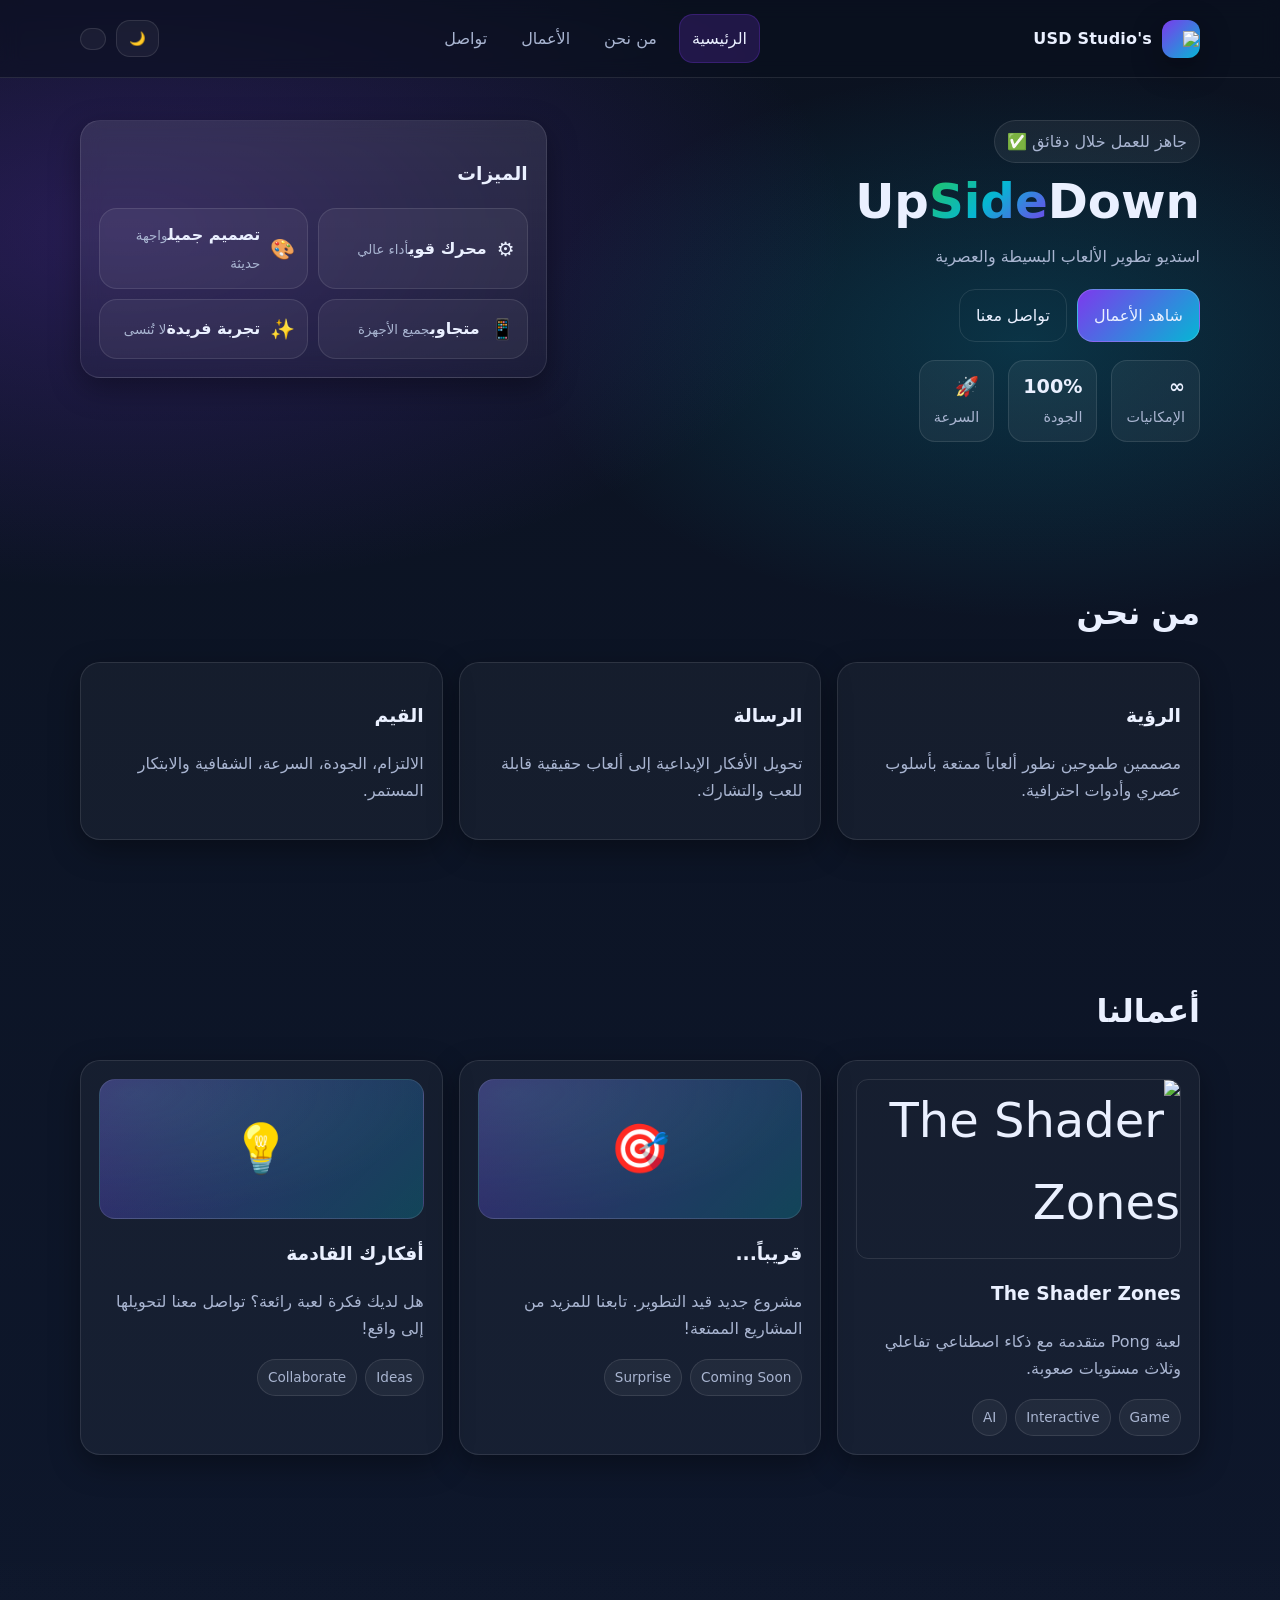
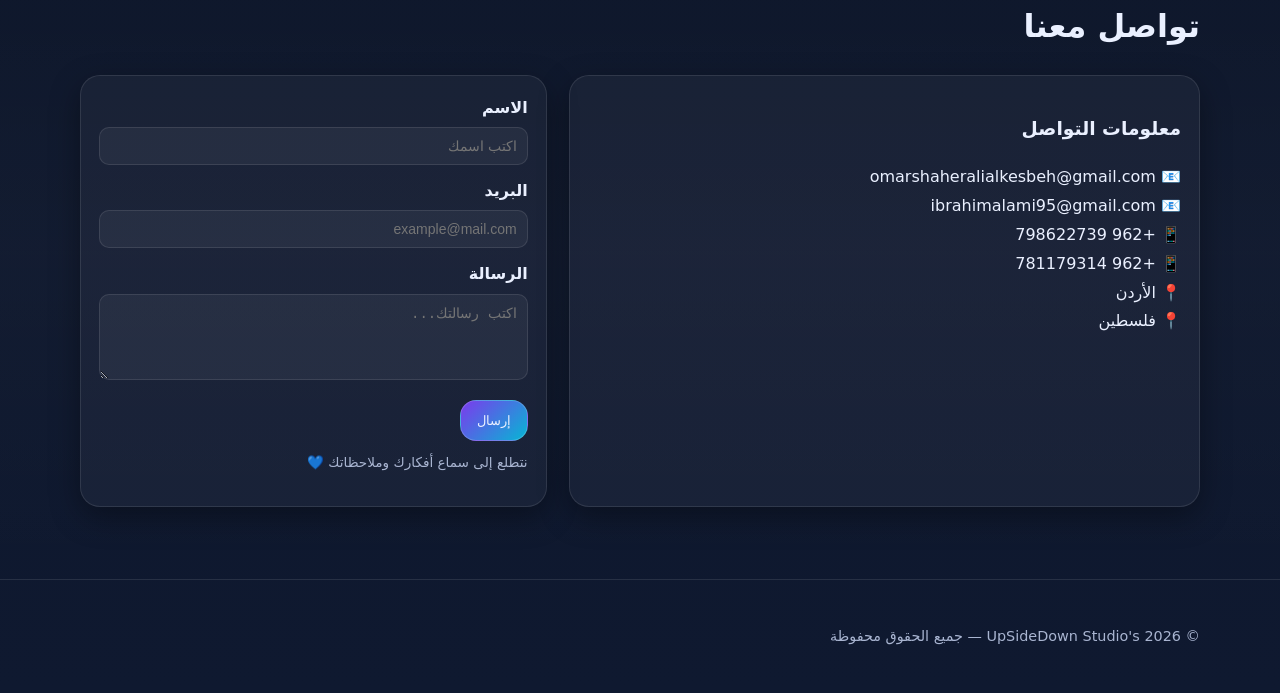
==== index.html @ 2acfad7e "Add files via upload" ====
<!doctype html>
<html lang="ar" dir="rtl">
<head>
  <meta charset="UTF-8" />
  <meta name="viewport" content="width=device-width, initial-scale=1.0" />
  <title>USD Studio - UpSideDown</title>
  <link rel="stylesheet" href="style.css">

    <link rel="icon" type="image/jpeg" href="https://i.postimg.cc/9fdsTybv/Whats-App-Image-2026-06-09-at-18-49-59.jpg">

    <meta property="og:type" content="website">
    <meta property="og:url" content="https://github.com/omar-al-2007"> 
    <meta property="og:title" content="The Shader Zones | UPSIDEDOWN Studio 🛡️">
    <meta property="og:description" content="استكشف تحديات الأمن السيبراني، الشبكات، وتطوير الألعاب المبتكرة في عوالمنا الرقمية.">
    <meta property="og:image" content="https://i.postimg.cc/9fdsTybv/Whats-App-Image-2026-06-09-at-18-49-59.jpg">

    <meta name="twitter:card" content="summary_large_image">
    <meta name="twitter:title" content="The Shader Zones | UPSIDEDOWN Studio 🛡️">
    <meta name="twitter:description" content="استكشف تحديات الأمن السيبراني، الشبكات، وتطوير الألعاب المبتكرة في عوالمنا الرقمية.">
    <meta name="twitter:image" content="https://i.postimg.cc/9fdsTybv/Whats-App-Image-2026-06-09-at-18-49-59.jpg">
  <meta name="description" content="استديو تطوير الألعاب البسيطة - USD Studio's" />
<style>
:root{
  --bg: #0b1220;
  --bg2:#0f1930;
  --card:#0f1b33cc;
  --text:#eaf0ff;
  --muted:#a9b5d1;
  --border: rgba(255,255,255,.10);
  --shadow: 0 10px 30px rgba(0,0,0,.35);
  --brand1:#7c3aed;
  --brand2:#22c55e;
  --brand3:#06b6d4;
  --radius: 20px;
  --container: 1120px;
  --trans: 220ms ease;
  --ring: 0 0 0 4px rgba(124,58,237,.25);
}

[data-theme="light"]{
  --bg:#f6f8ff;
  --bg2:#eef2ff;
  --card:#ffffffcc;
  --text:#0b1220;
  --muted:#4b5563;
  --border: rgba(11,18,32,.12);
  --shadow: 0 10px 30px rgba(11,18,32,.10);
  --ring: 0 0 0 4px rgba(255, 238, 0, 0.2);
}

*{ box-sizing: border-box; }
html{ scroll-behavior:smooth; }
body{
  margin:0;
  font-family: system-ui, -apple-system, "Segoe UI", Tahoma, Arial, sans-serif;
  background: radial-gradient(1200px 600px at 10% 10%, rgba(124,58,237,.25), transparent 60%),
              radial-gradient(900px 500px at 80% 15%, rgba(6,182,212,.20), transparent 55%),
              linear-gradient(180deg, var(--bg), var(--bg2));
  color: var(--text);
  line-height: 1.7;
}

.container{
  width: min(var(--container), 92%);
  margin-inline:auto;
}

a{ color: inherit; text-decoration:none; }
.muted{ color: var(--muted); }
.tiny{ font-size:.85rem; }

.section{ padding: 72px 0; position:relative; }
.section-alt{ background: linear-gradient(180deg, transparent, rgba(255,255,255,.02), transparent); }

.section-head{ margin-bottom: 22px; }
.section-head h2{ font-size: clamp(1.35rem, 1.2rem + 1vw, 2rem); margin: 0 0 6px; }
.section-head p{ margin:0; }

.header{
  position: sticky;
  top:0;
  z-index:1000;
  backdrop-filter: blur(10px);
  background: rgba(10, 16, 30, .55);
  border-bottom: 1px solid var(--border);
}
[data-theme="light"] .header{ background: rgba(246,248,255,.65); }

.nav-wrap{
  display:flex;
  align-items:center;
  justify-content:space-between;
  padding: 14px 0;
  gap: 14px;
}

.brand{ display:flex; align-items:center; gap:10px; font-weight:800; }
.brand__logo{
  width: 38px; height:38px;
  border-radius: 12px;
  display:grid; place-items:center;
  background: linear-gradient(135deg, var(--brand1), var(--brand3));
  box-shadow: var(--shadow);
}
.brand__name{ letter-spacing: .2px; }

.nav{ display:flex; gap: 10px; align-items:center; }
.nav__link{
  padding: 10px 12px;
  border-radius: 14px;
  color: var(--muted);
  transition: background var(--trans), color var(--trans);
}
.nav__link:hover{ background: rgba(255,255,255,.06); color: var(--text); }
.nav__link.active{
  background: rgba(124,58,237,.20);
  color: var(--text);
  border: 1px solid rgba(124,58,237,.25);
}

.nav-actions{ display:flex; align-items:center; gap:10px; }

.icon-btn{
  border: 1px solid var(--border);
  background: rgba(255,255,255,.05);
  color: var(--text);
  border-radius: 14px;
  padding: 10px 12px;
  cursor:pointer;
  transition: transform var(--trans), background var(--trans), border var(--trans);
}
.icon-btn:hover{ transform: translateY(-1px); background: rgba(255,255,255,.08); }
.icon-btn:focus{ outline:none; box-shadow: var(--ring); }

.hero{ padding-top: 42px; overflow:hidden; }
.grid-2{
  display:grid;
  grid-template-columns: 1.15fr .85fr;
  gap: 22px;
  align-items:stretch;
}
.grid-3{ display:grid; grid-template-columns: repeat(3, 1fr); gap: 16px; }

.badge{
  display:inline-block;
  padding: 7px 12px;
  border-radius: 999px;
  border: 1px solid var(--border);
  background: rgba(255,255,255,.06);
  color: var(--muted);
  margin:0 0 10px;
}

.hero__title{ font-size: clamp(1.8rem, 1.1rem + 2.4vw, 3.1rem); line-height:1.2; margin:0 0 12px; }
.grad{
  background: linear-gradient(135deg, var(--brand2), var(--brand3), var(--brand1));
  -webkit-background-clip: text;
  background-clip:text;
  color: transparent;
}
.hero__text{ margin:0 0 18px; color: var(--muted); }
.hero__cta{ display:flex; gap: 10px; flex-wrap:wrap; margin-bottom: 18px; }

.btn{
  display:inline-flex;
  align-items:center;
  justify-content:center;
  gap:8px;
  padding: 12px 16px;
  border-radius: 16px;
  border: 1px solid var(--border);
  background: rgba(255,255,255,.06);
  color: var(--text);
  transition: transform var(--trans), background var(--trans), border var(--trans);
  cursor: pointer;
}
.btn:hover{ transform: translateY(-1px); background: rgba(255,255,255,.10); }
.btn:focus{ outline:none; box-shadow: var(--ring); }
.btn-primary{
  background: linear-gradient(135deg, var(--brand1), var(--brand3));
  border-color: rgba(255,255,255,.18);
}
.btn-primary:hover{ background: linear-gradient(135deg, #6d28d9, #0891b2); }
.btn-ghost{ background: transparent; }
.w-full{ width:100%; }

.hero__stats{ display:flex; gap: 14px; flex-wrap:wrap; }
.stat{
  border: 1px solid var(--border);
  border-radius: 16px;
  padding: 10px 14px;
  background: rgba(255,255,255,.05);
}
.stat__num{ font-weight:900; font-size: 1.2rem; display:block; }
.stat__label{ color: var(--muted); font-size: .9rem; }

.card{
  border: 1px solid var(--border);
  border-radius: var(--radius);
  padding: 18px;
  background: rgba(255,255,255,.04);
  box-shadow: var(--shadow);
}
.glass{
  background: linear-gradient(180deg, rgba(255,255,255,.10), rgba(255,255,255,.03));
  backdrop-filter: blur(10px);
}

.mini-grid{ display:grid; grid-template-columns: repeat(2, 1fr); gap: 10px; margin-top: 14px; }
.mini{
  display:flex; gap:10px; align-items:center;
  padding: 12px; border-radius: 18px;
  border: 1px solid var(--border);
  background: rgba(255,255,255,.05);
}
.mini span{ font-size: 1.25rem; }

.project__thumb{
  height: 140px;
  border-radius: 16px;
  background:
    linear-gradient(135deg, rgba(124,58,237,.35), rgba(6,182,212,.25)),
    radial-gradient(500px 200px at 10% 10%, rgba(34,197,94,.25), transparent 60%);
  border: 1px solid var(--border);
  margin-bottom: 12px;
  cursor: pointer;
  transition: all var(--trans);
  display: flex;
  align-items: center;
  justify-content: center;
  font-size: 3rem;
}
.project__thumb:hover{ transform: translateY(-4px); box-shadow: 0 15px 40px rgba(124,58,237,.25); border-color: var(--brand1); }
.project{ cursor: pointer; transition: all var(--trans); }
.project:hover{ transform: translateY(-4px); border-color: var(--brand1); }

.tags{ display:flex; flex-wrap:wrap; gap:8px; margin-top: 10px; }
.tag{
  font-size:.85rem; padding: 6px 10px;
  border-radius: 999px;
  border: 1px solid var(--border);
  background: rgba(255,255,255,.05);
  color: var(--muted);
}

/* ── Modal ── */
.modal{
  display: none;
  position: fixed;
  top: 0; left: 0; right: 0; bottom: 0;
  background: rgba(0,0,0,.7);
  z-index: 2000;
  align-items: center;
  justify-content: center;
  backdrop-filter: blur(4px);
  padding: 12px;
}
.modal.active{ display: flex; }

.modal-content{
  background: linear-gradient(135deg, var(--bg) 0%, var(--bg2) 100%);
  border: 1px solid var(--border);
  border-radius: 20px;
  width: 100%;
  max-width: 960px;          /* cap width on large screens */
  max-height: 96vh;
  display: flex;
  flex-direction: column;
  box-shadow: 0 25px 50px rgba(0,0,0,.5);
  overflow: hidden;
}

.modal-header{
  padding: 14px 18px;
  border-bottom: 1px solid var(--border);
  display: flex;
  justify-content: space-between;
  align-items: center;
  flex-shrink: 0;
}

.modal-body{
  flex: 1;
  overflow: hidden;           /* no scroll — game fills it */
  display: flex;
  flex-direction: column;
}

.close-btn{
  background: rgba(255,255,255,.1);
  border: 1px solid var(--border);
  color: var(--text);
  width: 36px; height: 36px;
  border-radius: 12px;
  cursor: pointer;
  display: flex; align-items: center; justify-content: center;
  font-size: 18px;
  transition: all var(--trans);
}
.close-btn:hover{ background: rgba(255,255,255,.2); transform: rotate(90deg); }

.footer{ padding: 30px 0; border-top: 1px solid var(--border); text-align: center; color: var(--muted); font-size: .9rem; }
.footer-wrap{ display: flex; justify-content: space-between; align-items: center; }
.to-top{ color: var(--text); transition: all var(--trans); padding: 8px 12px; border-radius: 10px; }
.to-top:hover{ background: rgba(255,255,255,.1); }

@media(max-width:768px){
  .grid-2{ grid-template-columns: 1fr; }
  .grid-3{ grid-template-columns: 1fr; }
  .nav{ display: none; }
  .burger{ display: flex !important; }
  .nav.open{
    display: flex; position: absolute; top: 60px; right: 0;
    background: var(--bg); flex-direction: column;
    padding: 10px; border-radius: 10px; z-index: 999;
  }
  .modal{ padding: 6px; }
  .modal-content{ border-radius: 14px; max-height: 98vh; }
  .modal-header{ padding: 10px 14px; }
}

.reveal{ opacity: 0; transform: translateY(20px); transition: all 0.6s ease; }
.reveal.show{ opacity: 1; transform: translateY(0); }

/* ═══════════════════════════════════════════════
   GAME — The Shader Zones
   Responsive canvas approach:
   • .game-container fills modal-body flex
   • .canvas-wrapper holds canvas + HUD, with
     aspect-ratio 2/1 so it scales correctly
   • overlays cover full .game-container
   ═══════════════════════════════════════════════ */

#gameModal {
  --accent: #00f2ff;
  --dev: #ffcc00;
  --win: #4caf50;
  --lose: #ff2e63;
  --shop: #e91e63;
}

.game-container {
  position: relative;
  width: 100%;
  flex: 1;
  background: #040814;
  color: #e6f1ff;
  font-family: sans-serif;
  user-select: none;
  display: flex;
  flex-direction: column;
  overflow: hidden;
}

/* ── Canvas wrapper: maintains 2:1 aspect ratio ── */
.canvas-wrapper {
  position: relative;
  width: 100%;
  /* Take remaining space but never taller than its aspect ratio allows */
  flex: 1;
  min-height: 0;
}

/* Let canvas fill wrapper fully */
#game {
  position: absolute;
  top: 0; left: 0;
  width: 100%;
  height: 100%;
  display: block;
  background: linear-gradient(135deg, #0a1228 0%, #050a14 25%, #1a0b2e 50%, #050a14 75%, #0a1228 100%);
  border-radius: 0;
  box-shadow: inset 0 0 40px rgba(0,242,255,0.05);
}

/* ── HUD inside wrapper so it scales with canvas ── */
.hud {
  position: absolute;
  top: 8px;
  left: 0; right: 0;
  display: grid;
  grid-template-columns: 1fr 1fr 1fr;
  padding: 0 16px;
  font-size: clamp(10px, 1.4vw, 14px);
  pointer-events: none;
  z-index: 5;
  font-weight: bold;
}
.player-info { text-align: right; color: var(--accent); }
.bot-info    { text-align: left;  color: var(--lose); }
.center-info { text-align: center; }

/* ── Controls bar ── */
.game-container .controls {
  display: flex;
  justify-content: space-between;
  align-items: center;
  padding: 10px 14px;
  gap: 10px;
  background: rgba(255,255,255,.03);
  border-top: 1px solid rgba(255,255,255,.10);
  flex-shrink: 0;
}

.btn-ctrl {
  width: 56px; height: 56px;
  background: rgba(0,242,255,0.1);
  border: 2px solid var(--accent);
  border-radius: 50%;
  color: var(--accent);
  font-size: 22px;
  display: flex; justify-content: center; align-items: center;
  cursor: pointer;
  touch-action: manipulation;
  flex-shrink: 0;
}

#abilityBtn {
  flex-grow: 1;
  height: 52px;
  border-radius: 14px;
  background: rgba(0,242,255,0.2);
  border: 2px solid var(--accent);
  color: var(--accent);
  font-weight: bold;
  cursor: pointer;
  display: flex; align-items: center; justify-content: center;
  position: relative;
  overflow: hidden;
  font-size: clamp(12px, 1.6vw, 15px);
}

#devKillBtn {
  display: none;
  background: linear-gradient(45deg,#ffcc00,#ff0000);
  color: #000;
  border: none;
  padding: 0 14px;
  height: 52px;
  border-radius: 14px;
  font-weight: bold;
  cursor: pointer;
  box-shadow: 0 0 15px var(--dev);
  flex-shrink: 0;
}

/* ── Overlays — cover full .game-container ── */
.overlay {
  position: absolute;
  inset: 0;
  background: rgba(5,10,20,0.98);
  display: flex;
  flex-direction: column;
  justify-content: center;
  align-items: center;
  z-index: 100;
  text-align: center;
  padding: 20px;
  overflow-y: auto;
}

.hidden { display: none !important; }

.btn-main {
  background: var(--accent);
  color: #000;
  border: none;
  padding: 10px 26px;
  border-radius: 30px;
  font-size: 15px;
  font-weight: bold;
  cursor: pointer;
  margin-top: 10px;
  min-width: 130px;
  transition: all 0.3s ease;
  box-shadow: 0 0 20px rgba(0,0,0,0.3);
}
.btn-main:hover { transform: translateY(-3px); box-shadow: 0 5px 30px rgba(0,242,255,0.5); }
.btn-main:active { transform: translateY(-1px); }

.btn-shop-toggle {
  background: linear-gradient(135deg, var(--shop) 0%, #c2185b 100%);
  color: white;
}
.btn-shop-toggle:hover { box-shadow: 0 5px 30px rgba(233,30,99,0.5); }

/* Shop */
.shop-grid { display: flex; gap: 16px; margin-top: 16px; justify-content: center; flex-wrap: wrap; }
.item-card {
  background: rgba(255,255,255,0.05);
  padding: 14px; border-radius: 14px;
  border: 1px solid #333;
  width: 150px;
}
.item-img-preview {
  width: 40px; height: 80px;
  background: #222;
  margin: 0 auto 10px;
  border-radius: 5px;
  border: 2px dashed #444;
  display: flex; align-items: center; justify-content: center;
  overflow: hidden;
}
.item-img-preview img { width: 100%; height: 100%; object-fit: contain; }
.price-tag { color: var(--dev); font-weight: bold; margin-bottom: 10px; display: block; }

.game-container input {
  padding: 10px;
  border-radius: 10px;
  border: none;
  margin-bottom: 12px;
  text-align: center;
  background: #1a2642;
  color: #fff;
  font-size: 15px;
}

.cd-bar {
  position: absolute;
  bottom: 0; left: 0;
  height: 4px;
  background: var(--accent);
  width: 0%;
  transition: width 0.1s linear;
}

.shake { animation: shake 0.2s infinite; }
@keyframes shake {
  0%{transform:translate(0,0)} 50%{transform:translate(-3px,3px)} 100%{transform:translate(3px,-3px)}
}

/* Difficulty */
.difficulty-selector { margin-top: 16px; display: flex; gap: 8px; justify-content: center; flex-wrap: wrap; }
.difficulty-btn {
  padding: 9px 18px;
  border: 2px solid #666;
  background: transparent;
  color: #aaa;
  border-radius: 10px;
  cursor: pointer;
  font-weight: bold;
  transition: all 0.3s ease;
}
.difficulty-btn:hover { border-color: var(--accent); color: var(--accent); }
.difficulty-btn.active {
  background: var(--accent); color: #000; border-color: var(--accent);
  box-shadow: 0 0 20px rgba(0,242,255,0.5);
  animation: diffPulse 1.5s ease-in-out infinite;
}
@keyframes diffPulse {
  0%,100%{box-shadow:0 0 20px rgba(0,242,255,0.5)} 50%{box-shadow:0 0 40px rgba(0,242,255,0.8)}
}

/* Menu */
#menu {
  background: linear-gradient(135deg, rgba(5,10,20,0.95) 0%, rgba(26,11,46,0.95) 100%);
  backdrop-filter: blur(10px);
  animation: slideInMenu 0.6s ease-out;
}
@keyframes slideInMenu {
  from{opacity:0;transform:scale(0.95)} to{opacity:1;transform:scale(1)}
}
#menu h1 {
  font-size: clamp(1.6rem, 4vw, 3rem);
  margin-bottom: 6px;
  text-shadow: 0 0 20px rgba(0,242,255,0.5);
  animation: menuGlow 2s ease-in-out infinite;
}
@keyframes menuGlow {
  0%,100%{text-shadow:0 0 20px rgba(0,242,255,0.5)} 50%{text-shadow:0 0 40px rgba(0,242,255,0.8), 0 0 60px rgba(0,242,255,0.4)}
}
#menu p { font-size: 1em; margin-bottom: 14px; }

#nameInput {
  font-size: 16px;
  border: 2px solid var(--accent) !important;
  transition: 0.3s;
  max-width: 280px; width: 90%;
  margin: 0 auto 12px;
  box-shadow: 0 0 10px rgba(0,242,255,0.3);
  display: block;
}
#nameInput:focus { outline: none; box-shadow: 0 0 20px rgba(0,242,255,0.6); border-color: #fff !important; }

/* Result */
#resultScreen {
  background: linear-gradient(135deg, rgba(5,10,20,0.98) 0%, rgba(26,11,46,0.98) 100%);
  backdrop-filter: blur(10px);
  animation: slideInResult 0.6s ease-out;
}
@keyframes slideInResult { from{opacity:0;transform:translateY(50px)} to{opacity:1;transform:translateY(0)} }
#resTitle {
  font-size: clamp(2rem, 5vw, 3.5rem);
  margin-bottom: 16px;
  text-shadow: 0 0 20px currentColor;
  animation: bounceTitle 0.8s ease;
}
@keyframes bounceTitle {
  0%{transform:scale(0.5);opacity:0} 50%{transform:scale(1.1)} 100%{transform:scale(1);opacity:1}
}
.result-stats {
  background: linear-gradient(135deg, rgba(255,255,255,0.08) 0%, rgba(0,242,255,0.05) 100%);
  padding: 24px !important;
  border-radius: 18px !important;
  border: 2px solid rgba(0,242,255,0.3);
  margin: 16px auto !important;
  max-width: 360px; width: 90%;
  backdrop-filter: blur(10px);
}
.result-stats p {
  font-size: 1.1em; margin: 12px 0;
  display: flex; justify-content: space-between; align-items: center;
}
.stat-label { color: #aaa; font-weight: normal; }
.stat-value { color: var(--accent); font-weight: bold; font-size: 1.4em; }
.result-stats p:nth-child(2) .stat-value { color: var(--win); }

/* Countdown */
#countdownOverlay {
  position: absolute;
  top: 0; left: 0; right: 0; bottom: 0;
  background: rgba(5,10,20,0.85);
  display: flex; justify-content: center; align-items: center;
  z-index: 200;
  backdrop-filter: blur(5px);
}
#countdownNumber {
  font-size: clamp(80px, 15vw, 150px);
  color: var(--accent);
  font-weight: bold;
  text-shadow: 0 0 40px rgba(0,242,255,0.8);
  animation: countdownPulse 1s ease-out;
  font-family: monospace;
}
@keyframes countdownPulse {
  0%{transform:scale(0.3);opacity:0} 50%{transform:scale(1.3)} 100%{transform:scale(1);opacity:1}
}
#countdownOverlay.hidden { display: none; }

/* Mobile-specific tweaks */
@media(max-width:500px){
  .btn-ctrl{ width: 48px; height: 48px; font-size: 18px; }
  #abilityBtn{ height: 48px; }
  #devKillBtn{ height: 48px; padding: 0 10px; font-size: 12px; }
  .game-container .controls{ padding: 8px; gap: 8px; }
}

/* الكلاس الأساسي بعد التعديل */
.project__thumb--has-img {
    position: relative;
    width: 100%;
    /* الطول المتناسق مع أبعاد الكروت في الصورة */
    height: 180px; 
    overflow: hidden;
    /* لمنع ظهور أي خلفية قديمة خلف الصورة */
    background: none !important; 
    /* زوايا ناعمة متناسقة مع تصميم الموقع */
    border-radius: 12px; 
}

/* جديد لتحديد ابعاد الغلاف للعبه */
/* تنسيق الصورة نفسها لتملأ المساحة */
.project__cover-img {
    width: 100%;
    height: 100%;
    /* لتغطية المساحة بالكامل بدون تشويه أبعاد الصورة */
    object-fit: cover; 
    object-position: center;
    display: block;
    border-radius: 12px;
}

</style>
</head>

<body>
  <!-- شريط علوي -->
  <header class="header" id="top">
    <div class="container nav-wrap">
      <a class="brand" href="#top">
        <span class="brand__logo">
          
          <img src="https://i.postimg.cc/Kz1CvpdJ/upsidedown-transparent.png" 
             style="width:35px; height:auto; 
            border-radius:10%">
          
        </span>
        <span class="brand__name">USD Studio's</span>
      </a>

      <nav class="nav" id="nav">
        <a class="nav__link active" href="#home">الرئيسية</a>
        <a class="nav__link" href="#about">من نحن</a>
        <a class="nav__link" href="#work">الأعمال</a>
        <a class="nav__link" href="#contact">تواصل</a>
      </nav>

      <div class="nav-actions">
        <button class="icon-btn" id="themeToggle" aria-label="تبديل الوضع">
          <span class="icon">🌙</span>
        </button>
        <button class="icon-btn burger" id="menuToggle" aria-label="فتح القائمة">
          <span></span><span></span><span></span>
        </button>
      </div>
    </div>
  </header>

  <!-- Hero -->
  <main id="home" class="hero section">
    <div class="container grid-2">
      <div class="hero__content reveal">
        <p class="badge">جاهز للعمل خلال دقائق ✅</p>
        <h1 class="hero__title">Up<span class="grad">Side</span>Down</h1>
        <p class="hero__text">استديو تطوير الألعاب البسيطة والعصرية</p>
        <div class="hero__cta">
          <a class="btn btn-primary" href="#work">شاهد الأعمال</a>
          <a class="btn btn-ghost" href="#contact">تواصل معنا</a>
        </div>
        <div class="hero__stats">
          <div class="stat"><span class="stat__num">∞</span><span class="stat__label">الإمكانيات</span></div>
          <div class="stat"><span class="stat__num">100%</span><span class="stat__label">الجودة</span></div>
          <div class="stat"><span class="stat__num">🚀</span><span class="stat__label">السرعة</span></div>
        </div>
      </div>
      <div class="hero__card reveal" style="transition-delay:.08s">
        <div class="card glass">
          <h3>الميزات</h3>
          <div class="mini-grid">
            <div class="mini"><span>⚙️</span><div><strong>محرك قوي</strong><small class="muted">أداء عالي</small></div></div>
            <div class="mini"><span>🎨</span><div><strong>تصميم جميل</strong><small class="muted">واجهة حديثة</small></div></div>
            <div class="mini"><span>📱</span><div><strong>متجاوب</strong><small class="muted">جميع الأجهزة</small></div></div>
            <div class="mini"><span>✨</span><div><strong>تجربة فريدة</strong><small class="muted">لا تُنسى</small></div></div>
          </div>
        </div>
      </div>
    </div>
  </main>

  <!-- About -->
  <section id="about" class="section">
    <div class="container">
      <div class="section-head reveal"><h2>من نحن</h2></div>
      <div class="grid-3">
        <article class="card reveal"><h3>الرؤية</h3><p class="muted">مصممين طموحين نطور ألعاباً ممتعة بأسلوب عصري وأدوات احترافية.</p></article>
        <article class="card reveal" style="transition-delay:.06s"><h3>الرسالة</h3><p class="muted">تحويل الأفكار الإبداعية إلى ألعاب حقيقية قابلة للعب والتشارك.</p></article>
        <article class="card reveal" style="transition-delay:.12s"><h3>القيم</h3><p class="muted">الالتزام، الجودة، السرعة، الشفافية والابتكار المستمر.</p></article>
      </div>
    </div>
  </section>

  <!-- Work -->
  <section id="work" class="section">
    <div class="container">
      <div class="section-head reveal"><h2>أعمالنا</h2></div>
      <div class="grid-3">
        <article class="card project reveal" onclick="window.open('game.html','_blank')" style="cursor:pointer;">
          
          <!-- جديد غلاف العبه -->
          <div class="project__thumb project__thumb--has-img">
    <img src="https://i.postimg.cc/90X9Mf7X/Copilot-20260611-134848.jpg" alt="The Shader Zones" class="project__cover-img">
          </div>

          <h3>The Shader Zones</h3>
          <p class="muted">لعبة Pong متقدمة مع ذكاء اصطناعي تفاعلي وثلاث مستويات صعوبة.</p>
          <div class="tags"><span class="tag">Game</span><span class="tag">Interactive</span><span class="tag">AI</span></div>
        </article>
        <article class="card project reveal" style="transition-delay:.06s">
          <div class="project__thumb">🎯</div>
          <h3>قريباً...</h3>
          <p class="muted">مشروع جديد قيد التطوير. تابعنا للمزيد من المشاريع الممتعة!</p>
          <div class="tags"><span class="tag">Coming Soon</span><span class="tag">Surprise</span></div>
        </article>
        <article class="card project reveal" style="transition-delay:.12s">
          <div class="project__thumb">💡</div>
          <h3>أفكارك القادمة</h3>
          <p class="muted">هل لديك فكرة لعبة رائعة؟ تواصل معنا لتحويلها إلى واقع!</p>
          <div class="tags"><span class="tag">Ideas</span><span class="tag">Collaborate</span></div>
        </article>
      </div>
    </div>
  </section>

  <!-- Contact -->
  <section id="contact" class="section section-alt">
    <div class="container">
      <div class="section-head reveal"><h2>تواصل معنا</h2></div>
      <div class="grid-2">
        <div class="card reveal">
          <h3>معلومات التواصل</h3> 
          <div class="info" style="line-height: 1.8;">
            <div><strong>📧</strong> omarshaheralialkesbeh@gmail.com</div>  
            <div><strong>📧</strong> ibrahimalami95@gmail.com</div> 
            <div><strong>📱</strong> +962 798622739</div>
            <div><strong>📱</strong> +962 781179314</div>
            <div><strong>📍</strong> الأردن</div>
            <div><strong>📍</strong> فلسطين</div>
          </div>
        </div>
        <form class="card reveal" id="contactForm" action="https://formspree.io/f/mqeodobd" method="POST">
          <div style="margin-bottom: 12px;">
            <label style="display:block;margin-bottom:6px;font-weight:600;">الاسم</label>
            <input type="text" name="name" placeholder="اكتب اسمك" required minlength="2"
              style="width:100%;padding:10px;border-radius:10px;border:1px solid var(--border);background:rgba(255,255,255,.05);color:var(--text);font-size:14px;" />
            <small class="error" style="color:#ff6b6b;display:block;margin-top:4px;"></small>
          </div>
          <div style="margin-bottom: 12px;">
            <label style="display:block;margin-bottom:6px;font-weight:600;">البريد</label>
            <input type="email" name="email" placeholder="example@mail.com" required
              style="width:100%;padding:10px;border-radius:10px;border:1px solid var(--border);background:rgba(255,255,255,.05);color:var(--text);font-size:14px;" />
            <small class="error" style="color:#ff6b6b;display:block;margin-top:4px;"></small>
          </div>
          <div style="margin-bottom: 12px;">
            <label style="display:block;margin-bottom:6px;font-weight:600;">الرسالة</label>
            <textarea name="message" rows="4" placeholder="اكتب رسالتك..." required minlength="10"
              style="width:100%;padding:10px;border-radius:10px;border:1px solid var(--border);background:rgba(255,255,255,.05);color:var(--text);font-size:14px;"></textarea>
            <small class="error" style="color:#ff6b6b;display:block;margin-top:4px;"></small>
          </div>
          <button class="btn btn-primary" type="submit">إرسال</button>
          <p class="muted tiny" style="margin-top:10px;">نتطلع إلى سماع أفكارك وملاحظاتك 💙</p>
        </form>
      </div>
    </div>
  </section>

  <!-- Footer -->
  <footer class="footer">
    <div class="container footer-wrap">
      <p>© <span id="year"></span> UpSideDown Studio's — جميع الحقوق محفوظة</p>
    </div>
  </footer>
<script>
// ══════════════════════════════════════════════
//  WEBSITE LOGIC
// ══════════════════════════════════════════════
const $ = (s, p=document) => p.querySelector(s);
const $$ = (s, p=document) => [...p.querySelectorAll(s)];

$("#year").textContent = new Date().getFullYear();

const nav = $("#nav");
$("#menuToggle").addEventListener("click", () => nav.classList.toggle("open"));
$$(".nav__link").forEach(a => a.addEventListener("click", () => nav.classList.remove("open")));

const themeToggle = $("#themeToggle");
const savedTheme = localStorage.getItem("theme");
if (savedTheme) document.documentElement.setAttribute("data-theme", savedTheme);

const updateThemeIcon = () => {
  const t = document.documentElement.getAttribute("data-theme") || "dark";
  themeToggle.querySelector(".icon").textContent = (t === "light") ? "☀️" : "🌙";
};
updateThemeIcon();

themeToggle.addEventListener("click", () => {
  const current = document.documentElement.getAttribute("data-theme") || "dark";
  const next = current === "light" ? "dark" : "light";
  document.documentElement.setAttribute("data-theme", next);
  localStorage.setItem("theme", next);
  updateThemeIcon();
});

const sections = ["home","about","work","contact"].map(id=>$("#"+id)).filter(Boolean);
const navLinks = $$(".nav__link");
const setActiveLink = () => {
  const y = window.scrollY + 120;
  let currentId = "home";
  sections.forEach(sec => {
    if (!sec) return;
    if (y >= sec.offsetTop && y < sec.offsetTop + sec.offsetHeight) currentId = sec.id;
  });
  navLinks.forEach(l => l.classList.toggle("active", l.getAttribute("href") === "#"+currentId));
};
window.addEventListener("scroll", setActiveLink);
setActiveLink();

const io = new IntersectionObserver((entries) => {
  entries.forEach(e => { if (e.isIntersecting) e.target.classList.add("show"); });
}, { threshold: 0.12 });
$$(".reveal").forEach(el => io.observe(el));

const form = $("#contactForm");
form.addEventListener("submit", (e) => {
  $$(".error", form).forEach(s => s.textContent = "");
  const name = form.elements["name"];
  const email = form.elements["email"];
  const message = form.elements["message"];
  let ok = true;
  const setErr = (el, msg) => { ok = false; el.closest("div").querySelector(".error").textContent = msg; };
  if (!name.value.trim() || name.value.trim().length < 2) setErr(name, "الاسم يجب أن يكون حرفين على الأقل");
  if (!/^[^\s@]+@[^\s@]+\.[^\s@]+$/.test(email.value.trim())) setErr(email, "البريد غير صحيح");
  if (!message.value.trim() || message.value.trim().length < 10) setErr(message, "الرسالة يجب أن تكون 10 أحرف على الأقل");
  if (!ok) { e.preventDefault(); return; }
  form.reset();
  alert("✅ تم إرسال رسالتك بنجاح! سنتواصل معك قريباً");
});


</script>
</body>
</html>
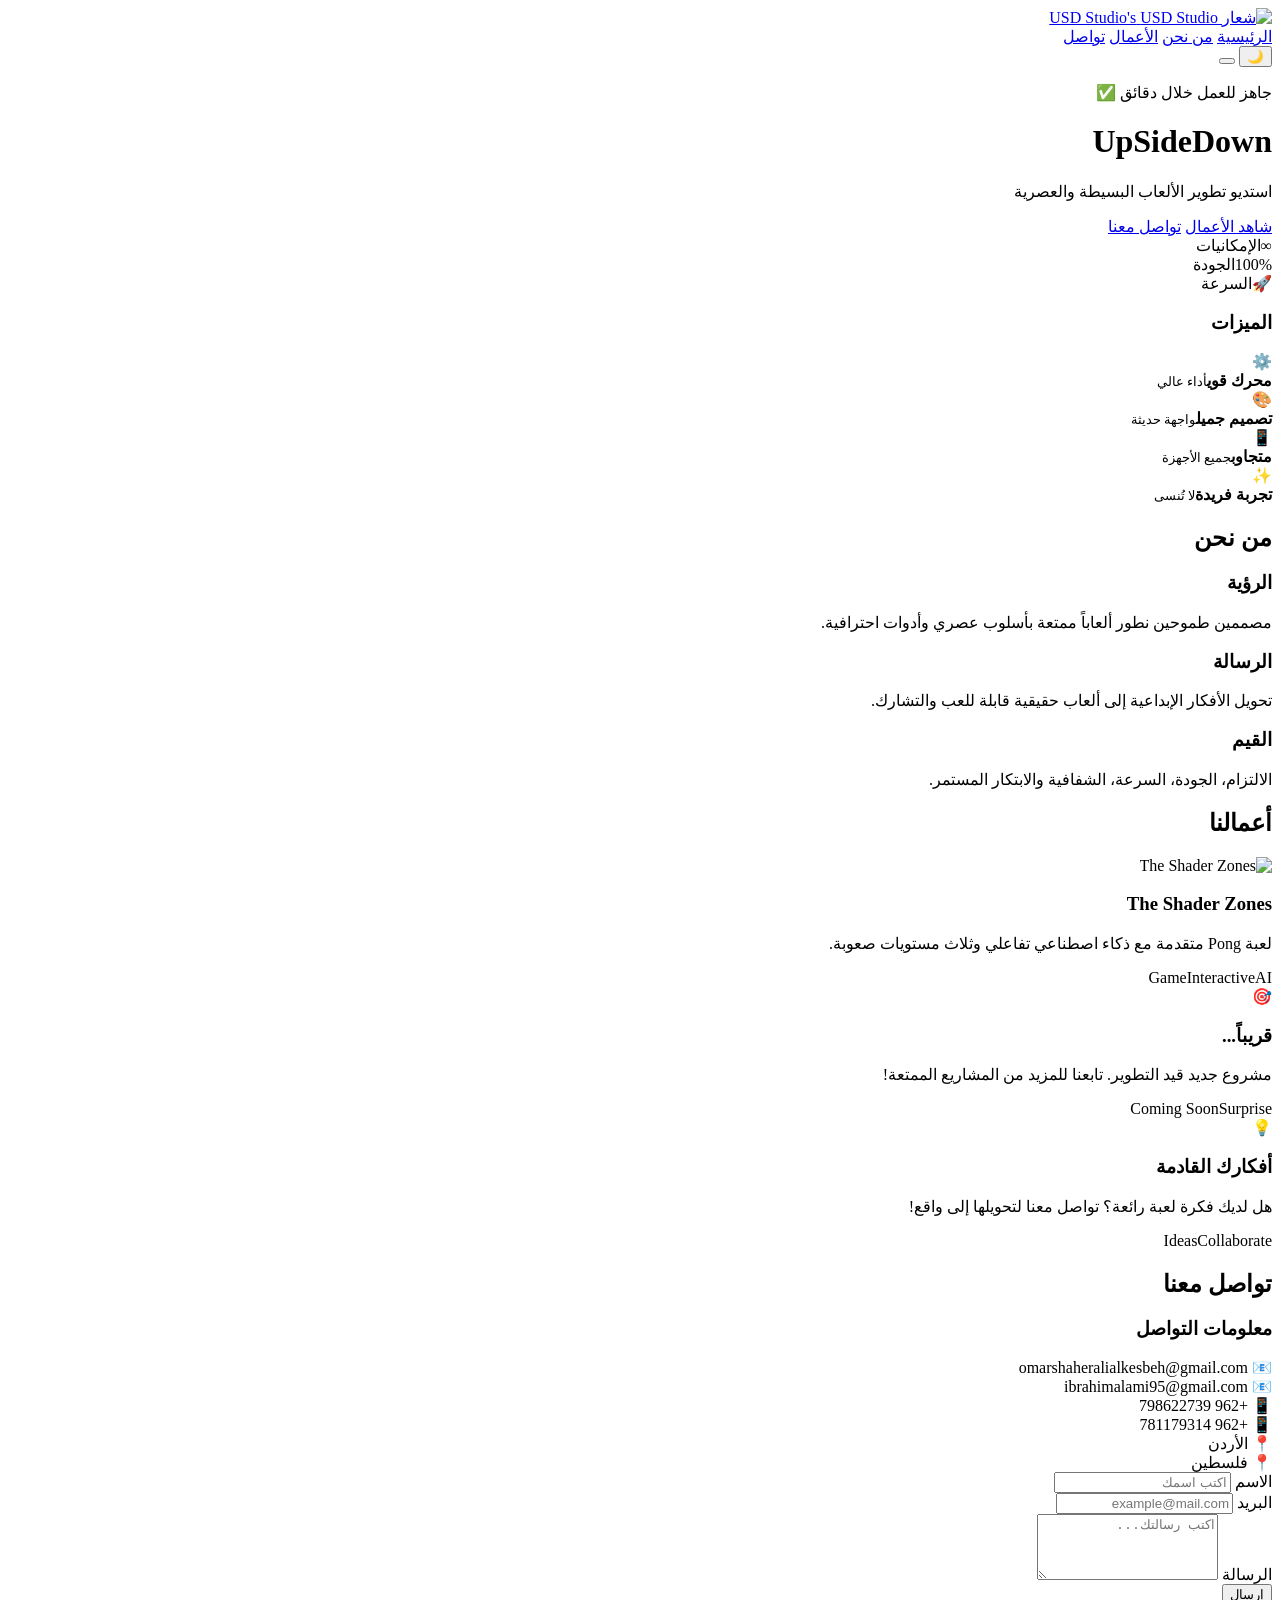
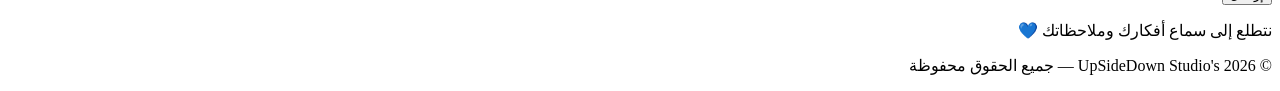
==== commit 7170f267: "Update index.html" ====
--- a/index.html
+++ b/index.html
@@ -3,674 +3,28 @@
 <head>
   <meta charset="UTF-8" />
   <meta name="viewport" content="width=device-width, initial-scale=1.0" />
+  <meta name="theme-color" content="#0b1220" />
   <title>USD Studio - UpSideDown</title>
+  <link rel="manifest" href="manifest.json" />
+  <link rel="preconnect" href="https://i.postimg.cc" />
+  <link rel="dns-prefetch" href="https://i.postimg.cc" />
   <link rel="stylesheet" href="style.css">
-
-    <link rel="icon" type="image/jpeg" href="https://i.postimg.cc/9fdsTybv/Whats-App-Image-2026-06-09-at-18-49-59.jpg">
-
-    <meta property="og:type" content="website">
-    <meta property="og:url" content="https://github.com/omar-al-2007"> 
-    <meta property="og:title" content="The Shader Zones | UPSIDEDOWN Studio 🛡️">
-    <meta property="og:description" content="استكشف تحديات الأمن السيبراني، الشبكات، وتطوير الألعاب المبتكرة في عوالمنا الرقمية.">
-    <meta property="og:image" content="https://i.postimg.cc/9fdsTybv/Whats-App-Image-2026-06-09-at-18-49-59.jpg">
-
-    <meta name="twitter:card" content="summary_large_image">
-    <meta name="twitter:title" content="The Shader Zones | UPSIDEDOWN Studio 🛡️">
-    <meta name="twitter:description" content="استكشف تحديات الأمن السيبراني، الشبكات، وتطوير الألعاب المبتكرة في عوالمنا الرقمية.">
-    <meta name="twitter:image" content="https://i.postimg.cc/9fdsTybv/Whats-App-Image-2026-06-09-at-18-49-59.jpg">
-  <meta name="description" content="استديو تطوير الألعاب البسيطة - USD Studio's" />
-<style>
-:root{
-  --bg: #0b1220;
-  --bg2:#0f1930;
-  --card:#0f1b33cc;
-  --text:#eaf0ff;
-  --muted:#a9b5d1;
-  --border: rgba(255,255,255,.10);
-  --shadow: 0 10px 30px rgba(0,0,0,.35);
-  --brand1:#7c3aed;
-  --brand2:#22c55e;
-  --brand3:#06b6d4;
-  --radius: 20px;
-  --container: 1120px;
-  --trans: 220ms ease;
-  --ring: 0 0 0 4px rgba(124,58,237,.25);
-}
-
-[data-theme="light"]{
-  --bg:#f6f8ff;
-  --bg2:#eef2ff;
-  --card:#ffffffcc;
-  --text:#0b1220;
-  --muted:#4b5563;
-  --border: rgba(11,18,32,.12);
-  --shadow: 0 10px 30px rgba(11,18,32,.10);
-  --ring: 0 0 0 4px rgba(255, 238, 0, 0.2);
-}
-
-*{ box-sizing: border-box; }
-html{ scroll-behavior:smooth; }
-body{
-  margin:0;
-  font-family: system-ui, -apple-system, "Segoe UI", Tahoma, Arial, sans-serif;
-  background: radial-gradient(1200px 600px at 10% 10%, rgba(124,58,237,.25), transparent 60%),
-              radial-gradient(900px 500px at 80% 15%, rgba(6,182,212,.20), transparent 55%),
-              linear-gradient(180deg, var(--bg), var(--bg2));
-  color: var(--text);
-  line-height: 1.7;
-}
-
-.container{
-  width: min(var(--container), 92%);
-  margin-inline:auto;
-}
-
-a{ color: inherit; text-decoration:none; }
-.muted{ color: var(--muted); }
-.tiny{ font-size:.85rem; }
-
-.section{ padding: 72px 0; position:relative; }
-.section-alt{ background: linear-gradient(180deg, transparent, rgba(255,255,255,.02), transparent); }
-
-.section-head{ margin-bottom: 22px; }
-.section-head h2{ font-size: clamp(1.35rem, 1.2rem + 1vw, 2rem); margin: 0 0 6px; }
-.section-head p{ margin:0; }
-
-.header{
-  position: sticky;
-  top:0;
-  z-index:1000;
-  backdrop-filter: blur(10px);
-  background: rgba(10, 16, 30, .55);
-  border-bottom: 1px solid var(--border);
-}
-[data-theme="light"] .header{ background: rgba(246,248,255,.65); }
-
-.nav-wrap{
-  display:flex;
-  align-items:center;
-  justify-content:space-between;
-  padding: 14px 0;
-  gap: 14px;
-}
-
-.brand{ display:flex; align-items:center; gap:10px; font-weight:800; }
-.brand__logo{
-  width: 38px; height:38px;
-  border-radius: 12px;
-  display:grid; place-items:center;
-  background: linear-gradient(135deg, var(--brand1), var(--brand3));
-  box-shadow: var(--shadow);
-}
-.brand__name{ letter-spacing: .2px; }
-
-.nav{ display:flex; gap: 10px; align-items:center; }
-.nav__link{
-  padding: 10px 12px;
-  border-radius: 14px;
-  color: var(--muted);
-  transition: background var(--trans), color var(--trans);
-}
-.nav__link:hover{ background: rgba(255,255,255,.06); color: var(--text); }
-.nav__link.active{
-  background: rgba(124,58,237,.20);
-  color: var(--text);
-  border: 1px solid rgba(124,58,237,.25);
-}
-
-.nav-actions{ display:flex; align-items:center; gap:10px; }
-
-.icon-btn{
-  border: 1px solid var(--border);
-  background: rgba(255,255,255,.05);
-  color: var(--text);
-  border-radius: 14px;
-  padding: 10px 12px;
-  cursor:pointer;
-  transition: transform var(--trans), background var(--trans), border var(--trans);
-}
-.icon-btn:hover{ transform: translateY(-1px); background: rgba(255,255,255,.08); }
-.icon-btn:focus{ outline:none; box-shadow: var(--ring); }
-
-.hero{ padding-top: 42px; overflow:hidden; }
-.grid-2{
-  display:grid;
-  grid-template-columns: 1.15fr .85fr;
-  gap: 22px;
-  align-items:stretch;
-}
-.grid-3{ display:grid; grid-template-columns: repeat(3, 1fr); gap: 16px; }
-
-.badge{
-  display:inline-block;
-  padding: 7px 12px;
-  border-radius: 999px;
-  border: 1px solid var(--border);
-  background: rgba(255,255,255,.06);
-  color: var(--muted);
-  margin:0 0 10px;
-}
-
-.hero__title{ font-size: clamp(1.8rem, 1.1rem + 2.4vw, 3.1rem); line-height:1.2; margin:0 0 12px; }
-.grad{
-  background: linear-gradient(135deg, var(--brand2), var(--brand3), var(--brand1));
-  -webkit-background-clip: text;
-  background-clip:text;
-  color: transparent;
-}
-.hero__text{ margin:0 0 18px; color: var(--muted); }
-.hero__cta{ display:flex; gap: 10px; flex-wrap:wrap; margin-bottom: 18px; }
-
-.btn{
-  display:inline-flex;
-  align-items:center;
-  justify-content:center;
-  gap:8px;
-  padding: 12px 16px;
-  border-radius: 16px;
-  border: 1px solid var(--border);
-  background: rgba(255,255,255,.06);
-  color: var(--text);
-  transition: transform var(--trans), background var(--trans), border var(--trans);
-  cursor: pointer;
-}
-.btn:hover{ transform: translateY(-1px); background: rgba(255,255,255,.10); }
-.btn:focus{ outline:none; box-shadow: var(--ring); }
-.btn-primary{
-  background: linear-gradient(135deg, var(--brand1), var(--brand3));
-  border-color: rgba(255,255,255,.18);
-}
-.btn-primary:hover{ background: linear-gradient(135deg, #6d28d9, #0891b2); }
-.btn-ghost{ background: transparent; }
-.w-full{ width:100%; }
-
-.hero__stats{ display:flex; gap: 14px; flex-wrap:wrap; }
-.stat{
-  border: 1px solid var(--border);
-  border-radius: 16px;
-  padding: 10px 14px;
-  background: rgba(255,255,255,.05);
-}
-.stat__num{ font-weight:900; font-size: 1.2rem; display:block; }
-.stat__label{ color: var(--muted); font-size: .9rem; }
-
-.card{
-  border: 1px solid var(--border);
-  border-radius: var(--radius);
-  padding: 18px;
-  background: rgba(255,255,255,.04);
-  box-shadow: var(--shadow);
-}
-.glass{
-  background: linear-gradient(180deg, rgba(255,255,255,.10), rgba(255,255,255,.03));
-  backdrop-filter: blur(10px);
-}
-
-.mini-grid{ display:grid; grid-template-columns: repeat(2, 1fr); gap: 10px; margin-top: 14px; }
-.mini{
-  display:flex; gap:10px; align-items:center;
-  padding: 12px; border-radius: 18px;
-  border: 1px solid var(--border);
-  background: rgba(255,255,255,.05);
-}
-.mini span{ font-size: 1.25rem; }
-
-.project__thumb{
-  height: 140px;
-  border-radius: 16px;
-  background:
-    linear-gradient(135deg, rgba(124,58,237,.35), rgba(6,182,212,.25)),
-    radial-gradient(500px 200px at 10% 10%, rgba(34,197,94,.25), transparent 60%);
-  border: 1px solid var(--border);
-  margin-bottom: 12px;
-  cursor: pointer;
-  transition: all var(--trans);
-  display: flex;
-  align-items: center;
-  justify-content: center;
-  font-size: 3rem;
-}
-.project__thumb:hover{ transform: translateY(-4px); box-shadow: 0 15px 40px rgba(124,58,237,.25); border-color: var(--brand1); }
-.project{ cursor: pointer; transition: all var(--trans); }
-.project:hover{ transform: translateY(-4px); border-color: var(--brand1); }
-
-.tags{ display:flex; flex-wrap:wrap; gap:8px; margin-top: 10px; }
-.tag{
-  font-size:.85rem; padding: 6px 10px;
-  border-radius: 999px;
-  border: 1px solid var(--border);
-  background: rgba(255,255,255,.05);
-  color: var(--muted);
-}
-
-/* ── Modal ── */
-.modal{
-  display: none;
-  position: fixed;
-  top: 0; left: 0; right: 0; bottom: 0;
-  background: rgba(0,0,0,.7);
-  z-index: 2000;
-  align-items: center;
-  justify-content: center;
-  backdrop-filter: blur(4px);
-  padding: 12px;
-}
-.modal.active{ display: flex; }
-
-.modal-content{
-  background: linear-gradient(135deg, var(--bg) 0%, var(--bg2) 100%);
-  border: 1px solid var(--border);
-  border-radius: 20px;
-  width: 100%;
-  max-width: 960px;          /* cap width on large screens */
-  max-height: 96vh;
-  display: flex;
-  flex-direction: column;
-  box-shadow: 0 25px 50px rgba(0,0,0,.5);
-  overflow: hidden;
-}
-
-.modal-header{
-  padding: 14px 18px;
-  border-bottom: 1px solid var(--border);
-  display: flex;
-  justify-content: space-between;
-  align-items: center;
-  flex-shrink: 0;
-}
-
-.modal-body{
-  flex: 1;
-  overflow: hidden;           /* no scroll — game fills it */
-  display: flex;
-  flex-direction: column;
-}
-
-.close-btn{
-  background: rgba(255,255,255,.1);
-  border: 1px solid var(--border);
-  color: var(--text);
-  width: 36px; height: 36px;
-  border-radius: 12px;
-  cursor: pointer;
-  display: flex; align-items: center; justify-content: center;
-  font-size: 18px;
-  transition: all var(--trans);
-}
-.close-btn:hover{ background: rgba(255,255,255,.2); transform: rotate(90deg); }
-
-.footer{ padding: 30px 0; border-top: 1px solid var(--border); text-align: center; color: var(--muted); font-size: .9rem; }
-.footer-wrap{ display: flex; justify-content: space-between; align-items: center; }
-.to-top{ color: var(--text); transition: all var(--trans); padding: 8px 12px; border-radius: 10px; }
-.to-top:hover{ background: rgba(255,255,255,.1); }
-
-@media(max-width:768px){
-  .grid-2{ grid-template-columns: 1fr; }
-  .grid-3{ grid-template-columns: 1fr; }
-  .nav{ display: none; }
-  .burger{ display: flex !important; }
-  .nav.open{
-    display: flex; position: absolute; top: 60px; right: 0;
-    background: var(--bg); flex-direction: column;
-    padding: 10px; border-radius: 10px; z-index: 999;
-  }
-  .modal{ padding: 6px; }
-  .modal-content{ border-radius: 14px; max-height: 98vh; }
-  .modal-header{ padding: 10px 14px; }
-}
-
-.reveal{ opacity: 0; transform: translateY(20px); transition: all 0.6s ease; }
-.reveal.show{ opacity: 1; transform: translateY(0); }
-
-/* ═══════════════════════════════════════════════
-   GAME — The Shader Zones
-   Responsive canvas approach:
-   • .game-container fills modal-body flex
-   • .canvas-wrapper holds canvas + HUD, with
-     aspect-ratio 2/1 so it scales correctly
-   • overlays cover full .game-container
-   ═══════════════════════════════════════════════ */
-
-#gameModal {
-  --accent: #00f2ff;
-  --dev: #ffcc00;
-  --win: #4caf50;
-  --lose: #ff2e63;
-  --shop: #e91e63;
-}
-
-.game-container {
-  position: relative;
-  width: 100%;
-  flex: 1;
-  background: #040814;
-  color: #e6f1ff;
-  font-family: sans-serif;
-  user-select: none;
-  display: flex;
-  flex-direction: column;
-  overflow: hidden;
-}
-
-/* ── Canvas wrapper: maintains 2:1 aspect ratio ── */
-.canvas-wrapper {
-  position: relative;
-  width: 100%;
-  /* Take remaining space but never taller than its aspect ratio allows */
-  flex: 1;
-  min-height: 0;
-}
-
-/* Let canvas fill wrapper fully */
-#game {
-  position: absolute;
-  top: 0; left: 0;
-  width: 100%;
-  height: 100%;
-  display: block;
-  background: linear-gradient(135deg, #0a1228 0%, #050a14 25%, #1a0b2e 50%, #050a14 75%, #0a1228 100%);
-  border-radius: 0;
-  box-shadow: inset 0 0 40px rgba(0,242,255,0.05);
-}
-
-/* ── HUD inside wrapper so it scales with canvas ── */
-.hud {
-  position: absolute;
-  top: 8px;
-  left: 0; right: 0;
-  display: grid;
-  grid-template-columns: 1fr 1fr 1fr;
-  padding: 0 16px;
-  font-size: clamp(10px, 1.4vw, 14px);
-  pointer-events: none;
-  z-index: 5;
-  font-weight: bold;
-}
-.player-info { text-align: right; color: var(--accent); }
-.bot-info    { text-align: left;  color: var(--lose); }
-.center-info { text-align: center; }
-
-/* ── Controls bar ── */
-.game-container .controls {
-  display: flex;
-  justify-content: space-between;
-  align-items: center;
-  padding: 10px 14px;
-  gap: 10px;
-  background: rgba(255,255,255,.03);
-  border-top: 1px solid rgba(255,255,255,.10);
-  flex-shrink: 0;
-}
-
-.btn-ctrl {
-  width: 56px; height: 56px;
-  background: rgba(0,242,255,0.1);
-  border: 2px solid var(--accent);
-  border-radius: 50%;
-  color: var(--accent);
-  font-size: 22px;
-  display: flex; justify-content: center; align-items: center;
-  cursor: pointer;
-  touch-action: manipulation;
-  flex-shrink: 0;
-}
-
-#abilityBtn {
-  flex-grow: 1;
-  height: 52px;
-  border-radius: 14px;
-  background: rgba(0,242,255,0.2);
-  border: 2px solid var(--accent);
-  color: var(--accent);
-  font-weight: bold;
-  cursor: pointer;
-  display: flex; align-items: center; justify-content: center;
-  position: relative;
-  overflow: hidden;
-  font-size: clamp(12px, 1.6vw, 15px);
-}
-
-#devKillBtn {
-  display: none;
-  background: linear-gradient(45deg,#ffcc00,#ff0000);
-  color: #000;
-  border: none;
-  padding: 0 14px;
-  height: 52px;
-  border-radius: 14px;
-  font-weight: bold;
-  cursor: pointer;
-  box-shadow: 0 0 15px var(--dev);
-  flex-shrink: 0;
-}
-
-/* ── Overlays — cover full .game-container ── */
-.overlay {
-  position: absolute;
-  inset: 0;
-  background: rgba(5,10,20,0.98);
-  display: flex;
-  flex-direction: column;
-  justify-content: center;
-  align-items: center;
-  z-index: 100;
-  text-align: center;
-  padding: 20px;
-  overflow-y: auto;
-}
-
-.hidden { display: none !important; }
-
-.btn-main {
-  background: var(--accent);
-  color: #000;
-  border: none;
-  padding: 10px 26px;
-  border-radius: 30px;
-  font-size: 15px;
-  font-weight: bold;
-  cursor: pointer;
-  margin-top: 10px;
-  min-width: 130px;
-  transition: all 0.3s ease;
-  box-shadow: 0 0 20px rgba(0,0,0,0.3);
-}
-.btn-main:hover { transform: translateY(-3px); box-shadow: 0 5px 30px rgba(0,242,255,0.5); }
-.btn-main:active { transform: translateY(-1px); }
-
-.btn-shop-toggle {
-  background: linear-gradient(135deg, var(--shop) 0%, #c2185b 100%);
-  color: white;
-}
-.btn-shop-toggle:hover { box-shadow: 0 5px 30px rgba(233,30,99,0.5); }
-
-/* Shop */
-.shop-grid { display: flex; gap: 16px; margin-top: 16px; justify-content: center; flex-wrap: wrap; }
-.item-card {
-  background: rgba(255,255,255,0.05);
-  padding: 14px; border-radius: 14px;
-  border: 1px solid #333;
-  width: 150px;
-}
-.item-img-preview {
-  width: 40px; height: 80px;
-  background: #222;
-  margin: 0 auto 10px;
-  border-radius: 5px;
-  border: 2px dashed #444;
-  display: flex; align-items: center; justify-content: center;
-  overflow: hidden;
-}
-.item-img-preview img { width: 100%; height: 100%; object-fit: contain; }
-.price-tag { color: var(--dev); font-weight: bold; margin-bottom: 10px; display: block; }
-
-.game-container input {
-  padding: 10px;
-  border-radius: 10px;
-  border: none;
-  margin-bottom: 12px;
-  text-align: center;
-  background: #1a2642;
-  color: #fff;
-  font-size: 15px;
-}
-
-.cd-bar {
-  position: absolute;
-  bottom: 0; left: 0;
-  height: 4px;
-  background: var(--accent);
-  width: 0%;
-  transition: width 0.1s linear;
-}
-
-.shake { animation: shake 0.2s infinite; }
-@keyframes shake {
-  0%{transform:translate(0,0)} 50%{transform:translate(-3px,3px)} 100%{transform:translate(3px,-3px)}
-}
-
-/* Difficulty */
-.difficulty-selector { margin-top: 16px; display: flex; gap: 8px; justify-content: center; flex-wrap: wrap; }
-.difficulty-btn {
-  padding: 9px 18px;
-  border: 2px solid #666;
-  background: transparent;
-  color: #aaa;
-  border-radius: 10px;
-  cursor: pointer;
-  font-weight: bold;
-  transition: all 0.3s ease;
-}
-.difficulty-btn:hover { border-color: var(--accent); color: var(--accent); }
-.difficulty-btn.active {
-  background: var(--accent); color: #000; border-color: var(--accent);
-  box-shadow: 0 0 20px rgba(0,242,255,0.5);
-  animation: diffPulse 1.5s ease-in-out infinite;
-}
-@keyframes diffPulse {
-  0%,100%{box-shadow:0 0 20px rgba(0,242,255,0.5)} 50%{box-shadow:0 0 40px rgba(0,242,255,0.8)}
-}
-
-/* Menu */
-#menu {
-  background: linear-gradient(135deg, rgba(5,10,20,0.95) 0%, rgba(26,11,46,0.95) 100%);
-  backdrop-filter: blur(10px);
-  animation: slideInMenu 0.6s ease-out;
-}
-@keyframes slideInMenu {
-  from{opacity:0;transform:scale(0.95)} to{opacity:1;transform:scale(1)}
-}
-#menu h1 {
-  font-size: clamp(1.6rem, 4vw, 3rem);
-  margin-bottom: 6px;
-  text-shadow: 0 0 20px rgba(0,242,255,0.5);
-  animation: menuGlow 2s ease-in-out infinite;
-}
-@keyframes menuGlow {
-  0%,100%{text-shadow:0 0 20px rgba(0,242,255,0.5)} 50%{text-shadow:0 0 40px rgba(0,242,255,0.8), 0 0 60px rgba(0,242,255,0.4)}
-}
-#menu p { font-size: 1em; margin-bottom: 14px; }
-
-#nameInput {
-  font-size: 16px;
-  border: 2px solid var(--accent) !important;
-  transition: 0.3s;
-  max-width: 280px; width: 90%;
-  margin: 0 auto 12px;
-  box-shadow: 0 0 10px rgba(0,242,255,0.3);
-  display: block;
-}
-#nameInput:focus { outline: none; box-shadow: 0 0 20px rgba(0,242,255,0.6); border-color: #fff !important; }
-
-/* Result */
-#resultScreen {
-  background: linear-gradient(135deg, rgba(5,10,20,0.98) 0%, rgba(26,11,46,0.98) 100%);
-  backdrop-filter: blur(10px);
-  animation: slideInResult 0.6s ease-out;
-}
-@keyframes slideInResult { from{opacity:0;transform:translateY(50px)} to{opacity:1;transform:translateY(0)} }
-#resTitle {
-  font-size: clamp(2rem, 5vw, 3.5rem);
-  margin-bottom: 16px;
-  text-shadow: 0 0 20px currentColor;
-  animation: bounceTitle 0.8s ease;
-}
-@keyframes bounceTitle {
-  0%{transform:scale(0.5);opacity:0} 50%{transform:scale(1.1)} 100%{transform:scale(1);opacity:1}
-}
-.result-stats {
-  background: linear-gradient(135deg, rgba(255,255,255,0.08) 0%, rgba(0,242,255,0.05) 100%);
-  padding: 24px !important;
-  border-radius: 18px !important;
-  border: 2px solid rgba(0,242,255,0.3);
-  margin: 16px auto !important;
-  max-width: 360px; width: 90%;
-  backdrop-filter: blur(10px);
-}
-.result-stats p {
-  font-size: 1.1em; margin: 12px 0;
-  display: flex; justify-content: space-between; align-items: center;
-}
-.stat-label { color: #aaa; font-weight: normal; }
-.stat-value { color: var(--accent); font-weight: bold; font-size: 1.4em; }
-.result-stats p:nth-child(2) .stat-value { color: var(--win); }
-
-/* Countdown */
-#countdownOverlay {
-  position: absolute;
-  top: 0; left: 0; right: 0; bottom: 0;
-  background: rgba(5,10,20,0.85);
-  display: flex; justify-content: center; align-items: center;
-  z-index: 200;
-  backdrop-filter: blur(5px);
-}
-#countdownNumber {
-  font-size: clamp(80px, 15vw, 150px);
-  color: var(--accent);
-  font-weight: bold;
-  text-shadow: 0 0 40px rgba(0,242,255,0.8);
-  animation: countdownPulse 1s ease-out;
-  font-family: monospace;
-}
-@keyframes countdownPulse {
-  0%{transform:scale(0.3);opacity:0} 50%{transform:scale(1.3)} 100%{transform:scale(1);opacity:1}
-}
-#countdownOverlay.hidden { display: none; }
-
-/* Mobile-specific tweaks */
-@media(max-width:500px){
-  .btn-ctrl{ width: 48px; height: 48px; font-size: 18px; }
-  #abilityBtn{ height: 48px; }
-  #devKillBtn{ height: 48px; padding: 0 10px; font-size: 12px; }
-  .game-container .controls{ padding: 8px; gap: 8px; }
-}
-
-/* الكلاس الأساسي بعد التعديل */
-.project__thumb--has-img {
-    position: relative;
-    width: 100%;
-    /* الطول المتناسق مع أبعاد الكروت في الصورة */
-    height: 180px; 
-    overflow: hidden;
-    /* لمنع ظهور أي خلفية قديمة خلف الصورة */
-    background: none !important; 
-    /* زوايا ناعمة متناسقة مع تصميم الموقع */
-    border-radius: 12px; 
-}
-
-/* جديد لتحديد ابعاد الغلاف للعبه */
-/* تنسيق الصورة نفسها لتملأ المساحة */
-.project__cover-img {
-    width: 100%;
-    height: 100%;
-    /* لتغطية المساحة بالكامل بدون تشويه أبعاد الصورة */
-    object-fit: cover; 
-    object-position: center;
-    display: block;
-    border-radius: 12px;
-}
-
-</style>
+  <link rel="icon" type="image/jpeg" href="https://i.postimg.cc/9fdsTybv/Whats-App-Image-2026-06-09-at-18-49-59.jpg">
+  <link rel="apple-touch-icon" href="https://i.postimg.cc/9fdsTybv/Whats-App-Image-2026-06-09-at-18-49-59.jpg">
+
+  <meta name="description" content="استديو تطوير الألعاب البسيطة - USD Studio's - استكشف تحديات الأمن السيبراني والشبكات" />
+  <meta name="keywords" content="ألعاب، أمن سيبراني، شبكات، تطوير ألعاب، UPSIDEDOWN Studio" />
+  <meta name="author" content="UPSIDEDOWN Studio" />
+  <meta property="og:type" content="website" />
+  <meta property="og:url" content="https://github.com/omar-al-2007" />
+  <meta property="og:title" content="The Shader Zones | UPSIDEDOWN Studio 🛡️" />
+  <meta property="og:description" content="استكشف تحديات الأمن السيبراني، الشبكات، وتطوير الألعاب المبتكرة في عوالمنا الرقمية." />
+  <meta property="og:image" content="https://i.postimg.cc/9fdsTybv/Whats-App-Image-2026-06-09-at-18-49-59.jpg" />
+  <meta name="twitter:card" content="summary_large_image" />
+  <meta name="twitter:title" content="The Shader Zones | UPSIDEDOWN Studio 🛡️" />
+  <meta name="twitter:description" content="استكشف تحديات الأمن السيبراني، الشبكات، وتطوير الألعاب المبتكرة في عوالمنا الرقمية." />
+  <meta name="twitter:image" content="https://i.postimg.cc/9fdsTybv/Whats-App-Image-2026-06-09-at-18-49-59.jpg" />
+  <meta name="twitter:creator" content="@omar-al-2007" />
 </head>
 
 <body>
@@ -679,11 +33,7 @@
     <div class="container nav-wrap">
       <a class="brand" href="#top">
         <span class="brand__logo">
-          
-          <img src="https://i.postimg.cc/Kz1CvpdJ/upsidedown-transparent.png" 
-             style="width:35px; height:auto; 
-            border-radius:10%">
-          
+          <img src="https://i.postimg.cc/Kz1CvpdJ/upsidedown-transparent.png" alt="شعار USD Studio" loading="eager" class="brand__image">
         </span>
         <span class="brand__name">USD Studio's</span>
       </a>
@@ -723,7 +73,7 @@
           <div class="stat"><span class="stat__num">🚀</span><span class="stat__label">السرعة</span></div>
         </div>
       </div>
-      <div class="hero__card reveal" style="transition-delay:.08s">
+      <div class="hero__card reveal delay-08">
         <div class="card glass">
           <h3>الميزات</h3>
           <div class="mini-grid">
@@ -743,8 +93,8 @@
       <div class="section-head reveal"><h2>من نحن</h2></div>
       <div class="grid-3">
         <article class="card reveal"><h3>الرؤية</h3><p class="muted">مصممين طموحين نطور ألعاباً ممتعة بأسلوب عصري وأدوات احترافية.</p></article>
-        <article class="card reveal" style="transition-delay:.06s"><h3>الرسالة</h3><p class="muted">تحويل الأفكار الإبداعية إلى ألعاب حقيقية قابلة للعب والتشارك.</p></article>
-        <article class="card reveal" style="transition-delay:.12s"><h3>القيم</h3><p class="muted">الالتزام، الجودة، السرعة، الشفافية والابتكار المستمر.</p></article>
+        <article class="card reveal delay-06"><h3>الرسالة</h3><p class="muted">تحويل الأفكار الإبداعية إلى ألعاب حقيقية قابلة للعب والتشارك.</p></article>
+        <article class="card reveal delay-12"><h3>القيم</h3><p class="muted">الالتزام، الجودة، السرعة، الشفافية والابتكار المستمر.</p></article>
       </div>
     </div>
   </section>
@@ -754,24 +104,24 @@
     <div class="container">
       <div class="section-head reveal"><h2>أعمالنا</h2></div>
       <div class="grid-3">
-        <article class="card project reveal" onclick="window.open('game.html','_blank')" style="cursor:pointer;">
+        <article class="card project reveal" onclick="window.open('game.html','_blank')">
           
           <!-- جديد غلاف العبه -->
           <div class="project__thumb project__thumb--has-img">
-    <img src="https://i.postimg.cc/90X9Mf7X/Copilot-20260611-134848.jpg" alt="The Shader Zones" class="project__cover-img">
+    <img src="https://i.postimg.cc/90X9Mf7X/Copilot-20260611-134848.jpg" alt="The Shader Zones" class="project__cover-img" loading="lazy">
           </div>
 
           <h3>The Shader Zones</h3>
           <p class="muted">لعبة Pong متقدمة مع ذكاء اصطناعي تفاعلي وثلاث مستويات صعوبة.</p>
           <div class="tags"><span class="tag">Game</span><span class="tag">Interactive</span><span class="tag">AI</span></div>
         </article>
-        <article class="card project reveal" style="transition-delay:.06s">
+        <article class="card project reveal delay-06">
           <div class="project__thumb">🎯</div>
           <h3>قريباً...</h3>
           <p class="muted">مشروع جديد قيد التطوير. تابعنا للمزيد من المشاريع الممتعة!</p>
           <div class="tags"><span class="tag">Coming Soon</span><span class="tag">Surprise</span></div>
         </article>
-        <article class="card project reveal" style="transition-delay:.12s">
+        <article class="card project reveal delay-12">
           <div class="project__thumb">💡</div>
           <h3>أفكارك القادمة</h3>
           <p class="muted">هل لديك فكرة لعبة رائعة؟ تواصل معنا لتحويلها إلى واقع!</p>
@@ -788,7 +138,7 @@
       <div class="grid-2">
         <div class="card reveal">
           <h3>معلومات التواصل</h3> 
-          <div class="info" style="line-height: 1.8;">
+          <div class="info">
             <div><strong>📧</strong> omarshaheralialkesbeh@gmail.com</div>  
             <div><strong>📧</strong> ibrahimalami95@gmail.com</div> 
             <div><strong>📱</strong> +962 798622739</div>
@@ -798,26 +148,23 @@
           </div>
         </div>
         <form class="card reveal" id="contactForm" action="https://formspree.io/f/mqeodobd" method="POST">
-          <div style="margin-bottom: 12px;">
-            <label style="display:block;margin-bottom:6px;font-weight:600;">الاسم</label>
-            <input type="text" name="name" placeholder="اكتب اسمك" required minlength="2"
-              style="width:100%;padding:10px;border-radius:10px;border:1px solid var(--border);background:rgba(255,255,255,.05);color:var(--text);font-size:14px;" />
-            <small class="error" style="color:#ff6b6b;display:block;margin-top:4px;"></small>
-          </div>
-          <div style="margin-bottom: 12px;">
-            <label style="display:block;margin-bottom:6px;font-weight:600;">البريد</label>
-            <input type="email" name="email" placeholder="example@mail.com" required
-              style="width:100%;padding:10px;border-radius:10px;border:1px solid var(--border);background:rgba(255,255,255,.05);color:var(--text);font-size:14px;" />
-            <small class="error" style="color:#ff6b6b;display:block;margin-top:4px;"></small>
-          </div>
-          <div style="margin-bottom: 12px;">
-            <label style="display:block;margin-bottom:6px;font-weight:600;">الرسالة</label>
-            <textarea name="message" rows="4" placeholder="اكتب رسالتك..." required minlength="10"
-              style="width:100%;padding:10px;border-radius:10px;border:1px solid var(--border);background:rgba(255,255,255,.05);color:var(--text);font-size:14px;"></textarea>
-            <small class="error" style="color:#ff6b6b;display:block;margin-top:4px;"></small>
+          <div class="form-row">
+            <label class="form-label">الاسم</label>
+            <input class="input-field" type="text" name="name" placeholder="اكتب اسمك" required minlength="2" />
+            <small class="error"></small>
+          </div>
+          <div class="form-row">
+            <label class="form-label">البريد</label>
+            <input class="input-field" type="email" name="email" placeholder="example@mail.com" required />
+            <small class="error"></small>
+          </div>
+          <div class="form-row">
+            <label class="form-label">الرسالة</label>
+            <textarea class="input-field" name="message" rows="4" placeholder="اكتب رسالتك..." required minlength="10"></textarea>
+            <small class="error"></small>
           </div>
           <button class="btn btn-primary" type="submit">إرسال</button>
-          <p class="muted tiny" style="margin-top:10px;">نتطلع إلى سماع أفكارك وملاحظاتك 💙</p>
+          <p class="muted tiny spacer-top">نتطلع إلى سماع أفكارك وملاحظاتك 💙</p>
         </form>
       </div>
     </div>
@@ -896,6 +243,12 @@
 });
 
 
+// تسجيل Service Worker للعمل بدون اتصال
+if ('serviceWorker' in navigator) {
+  navigator.serviceWorker.register('service-worker.js')
+    .then(registration => console.log('✅ Service Worker مسجل بنجاح', registration))
+    .catch(error => console.log('❌ فشل تسجيل Service Worker:', error));
+}
 </script>
 </body>
-</html>+</html>
